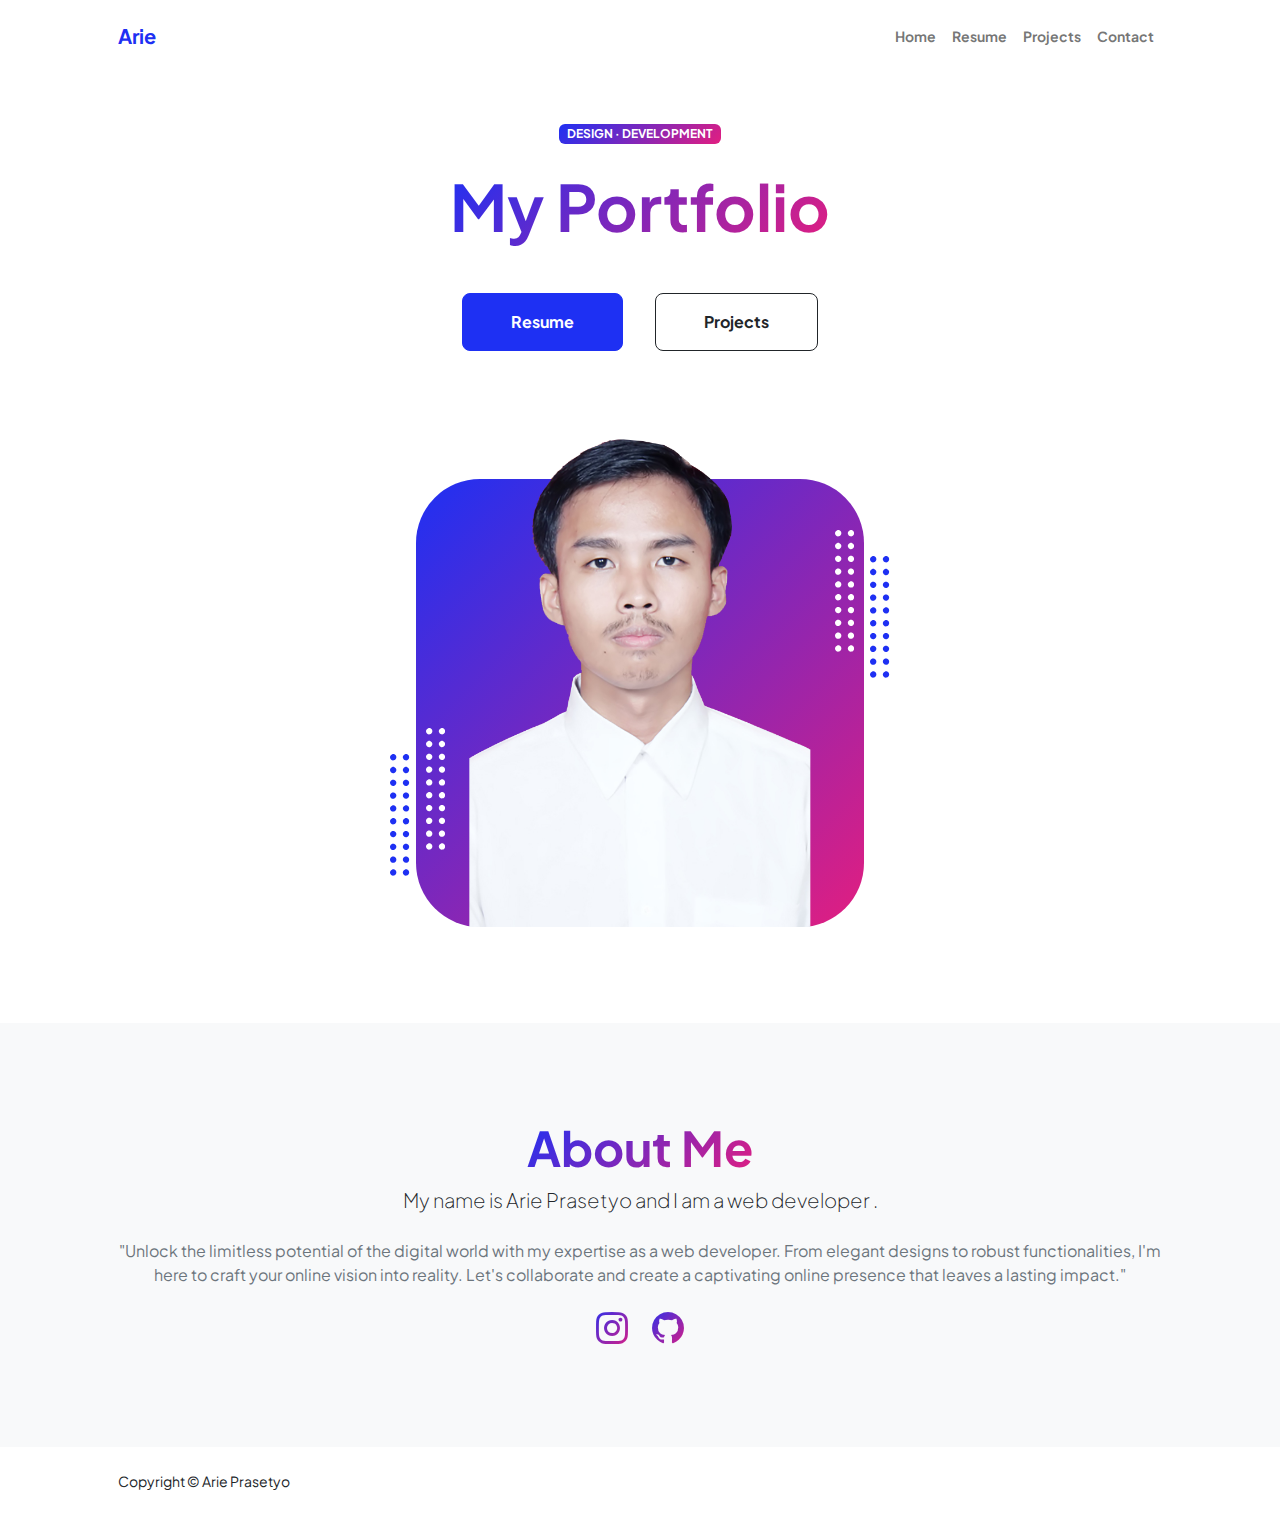
==== index.html @ 2f7911a3 "inisialisasi awal" ====
<!DOCTYPE html>
<html lang="en">
  <head>
    <meta charset="utf-8" />
    <meta name="viewport" content="width=device-width, initial-scale=1, shrink-to-fit=no" />
    <meta name="description" content="" />
    <meta name="author" content="" />
    <title>Personal - Start Bootstrap Theme</title>
    <!-- Favicon-->
    <link rel="icon" type="image/x-icon" href="assets/favicon.ico" />
    <!-- Custom Google font-->
    <link rel="preconnect" href="https://fonts.googleapis.com" />
    <link rel="preconnect" href="https://fonts.gstatic.com" crossorigin />
    <link href="https://fonts.googleapis.com/css2?family=Plus+Jakarta+Sans:wght@100;200;300;400;500;600;700;800;900&amp;display=swap" rel="stylesheet" />
    <!-- Bootstrap icons-->
    <link href="https://cdn.jsdelivr.net/npm/bootstrap-icons@1.8.1/font/bootstrap-icons.css" rel="stylesheet" />
    <!-- Core theme CSS (includes Bootstrap)-->
    <link href="css/styles.css" rel="stylesheet" />
  </head>
  <body class="d-flex flex-column h-100">
    <main class="flex-shrink-0">
      <!-- Navigation-->
      <nav class="navbar navbar-expand-lg navbar-light bg-white py-3">
        <div class="container px-5">
          <a class="navbar-brand" href="index.html"><span class="fw-bolder text-primary">Arie </span></a>
          <button class="navbar-toggler" type="button" data-bs-toggle="collapse" data-bs-target="#navbarSupportedContent" aria-controls="navbarSupportedContent" aria-expanded="false" aria-label="Toggle navigation">
            <span class="navbar-toggler-icon"></span>
          </button>
          <div class="collapse navbar-collapse" id="navbarSupportedContent">
            <ul class="navbar-nav ms-auto mb-2 mb-lg-0 small fw-bolder">
              <li class="nav-item"><a class="nav-link" href="index.html">Home</a></li>
              <li class="nav-item"><a class="nav-link" href="resume.html">Resume</a></li>
              <li class="nav-item"><a class="nav-link" href="projects.html">Projects</a></li>
              <li class="nav-item"><a class="nav-link" href="contact.html">Contact</a></li>
            </ul>
          </div>
        </div>
      </nav>
      <!-- Header-->
      <header class="py-5">
        <div class="container px-5 pb-5">
          <div class="row gx-5 align-items-center">
            <div class="col-xxl-5">
              <!-- Header text content-->
              <div class="text-center text-xxl-start">
                <div class="badge bg-gradient-primary-to-secondary text-white mb-4"><div class="text-uppercase">Design &middot; Development</div></div>
                <h1 class="display-3 fw-bolder mb-5"><span class="text-gradient d-inline">My Portfolio</span></h1>
                <div class="d-grid gap-3 d-sm-flex justify-content-sm-center justify-content-xxl-start mb-3">
                  <a class="btn btn-primary btn-lg px-5 py-3 me-sm-3 fs-6 fw-bolder" href="resume.html">Resume</a>
                  <a class="btn btn-outline-dark btn-lg px-5 py-3 fs-6 fw-bolder" href="projects.html">Projects</a>
                </div>
              </div>
            </div>
            <div class="col-xxl-7">
              <!-- Header profile picture-->
              <div class="d-flex justify-content-center mt-5 mt-xxl-0">
                <div class="profile bg-gradient-primary-to-secondary">
                  <!-- TIP: For best results, use a photo with a transparent background like the demo example below-->
                  <!-- Watch a tutorial on how to do this on YouTube (link)-->
                  <img class="profile-img" src="assets/profile.png" alt="..." />
                  <div class="dots-1">
                    <!-- SVG Dots-->
                    <svg version="1.1" xmlns="http://www.w3.org/2000/svg" xmlns:xlink="http://www.w3.org/1999/xlink" x="0px" y="0px" viewBox="0 0 191.6 1215.4" style="enable-background: new 0 0 191.6 1215.4" xml:space="preserve">
                      <g transform="translate(0.000000,1280.000000) scale(0.100000,-0.100000)">
                        <path d="M227.7,12788.6c-105-35-200-141-222-248c-43-206,163-412,369-369c155,32,275,190,260,339c-11,105-90,213-190,262        C383.7,12801.6,289.7,12808.6,227.7,12788.6z"></path>
                        <path d="M1507.7,12788.6c-151-50-253-216-222-362c25-119,136-230,254-255c194-41,395,142,375,339c-11,105-90,213-190,262        C1663.7,12801.6,1569.7,12808.6,1507.7,12788.6z"></path>
                        <path d="M227.7,11508.6c-105-35-200-141-222-248c-43-206,163-412,369-369c155,32,275,190,260,339c-11,105-90,213-190,262        C383.7,11521.6,289.7,11528.6,227.7,11508.6z"></path>
                        <path d="M1507.7,11508.6c-151-50-253-216-222-362c25-119,136-230,254-255c194-41,395,142,375,339c-11,105-90,213-190,262        C1663.7,11521.6,1569.7,11528.6,1507.7,11508.6z"></path>
                        <path d="M227.7,10228.6c-105-35-200-141-222-248c-43-206,163-412,369-369c155,32,275,190,260,339c-11,105-90,213-190,262        C383.7,10241.6,289.7,10248.6,227.7,10228.6z"></path>
                        <path d="M1507.7,10228.6c-105-35-200-141-222-248c-43-206,163-412,369-369c155,32,275,190,260,339c-11,105-90,213-190,262        C1663.7,10241.6,1569.7,10248.6,1507.7,10228.6z"></path>
                        <path d="M227.7,8948.6c-105-35-200-141-222-248c-43-206,163-412,369-369c155,32,275,190,260,339c-11,105-90,213-190,262        C383.7,8961.6,289.7,8968.6,227.7,8948.6z"></path>
                        <path d="M1507.7,8948.6c-105-35-200-141-222-248c-43-206,163-412,369-369c155,32,275,190,260,339c-11,105-90,213-190,262        C1663.7,8961.6,1569.7,8968.6,1507.7,8948.6z"></path>
                        <path d="M227.7,7668.6c-105-35-200-141-222-248c-43-206,163-412,369-369c155,32,275,190,260,339c-11,105-90,213-190,262        C383.7,7681.6,289.7,7688.6,227.7,7668.6z"></path>
                        <path d="M1507.7,7668.6c-105-35-200-141-222-248c-43-206,163-412,369-369c155,32,275,190,260,339c-11,105-90,213-190,262        C1663.7,7681.6,1569.7,7688.6,1507.7,7668.6z"></path>
                        <path d="M227.7,6388.6c-105-35-200-141-222-248c-43-206,163-412,369-369c155,32,275,190,260,339c-11,105-90,213-190,262        C383.7,6401.6,289.7,6408.6,227.7,6388.6z"></path>
                        <path d="M1507.7,6388.6c-105-35-200-141-222-248c-43-206,163-412,369-369c155,32,275,190,260,339c-11,105-90,213-190,262        C1663.7,6401.6,1569.7,6408.6,1507.7,6388.6z"></path>
                        <path d="M227.7,5108.6c-105-35-200-141-222-248c-43-206,163-412,369-369c155,32,275,190,260,339c-11,105-90,213-190,262        C383.7,5121.6,289.7,5128.6,227.7,5108.6z"></path>
                        <path d="M1507.7,5108.6c-105-35-200-141-222-248c-43-206,163-412,369-369c155,32,275,190,260,339c-11,105-90,213-190,262        C1663.7,5121.6,1569.7,5128.6,1507.7,5108.6z"></path>
                        <path d="M227.7,3828.6c-105-35-200-141-222-248c-43-206,163-412,369-369c155,32,275,190,260,339c-11,105-90,213-190,262        C383.7,3841.6,289.7,3848.6,227.7,3828.6z"></path>
                        <path d="M1507.7,3828.6c-105-35-200-141-222-248c-43-206,163-412,369-369c155,32,275,190,260,339c-11,105-90,213-190,262        C1663.7,3841.6,1569.7,3848.6,1507.7,3828.6z"></path>
                        <path d="M227.7,2548.6c-105-35-200-141-222-248c-43-206,163-412,369-369c155,32,275,190,260,339c-11,105-90,213-190,262        C383.7,2561.6,289.7,2568.6,227.7,2548.6z"></path>
                        <path d="M1507.7,2548.6c-105-35-200-141-222-248c-43-206,163-412,369-369c155,32,275,190,260,339c-11,105-90,213-190,262        C1663.7,2561.6,1569.7,2568.6,1507.7,2548.6z"></path>
                        <path d="M227.7,1268.6c-105-35-200-141-222-248c-43-206,163-412,369-369c155,32,275,190,260,339c-11,105-90,213-190,262        C383.7,1281.6,289.7,1288.6,227.7,1268.6z"></path>
                        <path d="M1507.7,1268.6c-105-35-200-141-222-248c-43-206,163-412,369-369c155,32,275,190,260,339c-11,105-90,213-190,262        C1663.7,1281.6,1569.7,1288.6,1507.7,1268.6z"></path>
                      </g>
                    </svg>
                    <!-- END of SVG dots-->
                  </div>
                  <div class="dots-2">
                    <!-- SVG Dots-->
                    <svg version="1.1" xmlns="http://www.w3.org/2000/svg" xmlns:xlink="http://www.w3.org/1999/xlink" x="0px" y="0px" viewBox="0 0 191.6 1215.4" style="enable-background: new 0 0 191.6 1215.4" xml:space="preserve">
                      <g transform="translate(0.000000,1280.000000) scale(0.100000,-0.100000)">
                        <path d="M227.7,12788.6c-105-35-200-141-222-248c-43-206,163-412,369-369c155,32,275,190,260,339c-11,105-90,213-190,262        C383.7,12801.6,289.7,12808.6,227.7,12788.6z"></path>
                        <path d="M1507.7,12788.6c-151-50-253-216-222-362c25-119,136-230,254-255c194-41,395,142,375,339c-11,105-90,213-190,262        C1663.7,12801.6,1569.7,12808.6,1507.7,12788.6z"></path>
                        <path d="M227.7,11508.6c-105-35-200-141-222-248c-43-206,163-412,369-369c155,32,275,190,260,339c-11,105-90,213-190,262        C383.7,11521.6,289.7,11528.6,227.7,11508.6z"></path>
                        <path d="M1507.7,11508.6c-151-50-253-216-222-362c25-119,136-230,254-255c194-41,395,142,375,339c-11,105-90,213-190,262        C1663.7,11521.6,1569.7,11528.6,1507.7,11508.6z"></path>
                        <path d="M227.7,10228.6c-105-35-200-141-222-248c-43-206,163-412,369-369c155,32,275,190,260,339c-11,105-90,213-190,262        C383.7,10241.6,289.7,10248.6,227.7,10228.6z"></path>
                        <path d="M1507.7,10228.6c-105-35-200-141-222-248c-43-206,163-412,369-369c155,32,275,190,260,339c-11,105-90,213-190,262        C1663.7,10241.6,1569.7,10248.6,1507.7,10228.6z"></path>
                        <path d="M227.7,8948.6c-105-35-200-141-222-248c-43-206,163-412,369-369c155,32,275,190,260,339c-11,105-90,213-190,262        C383.7,8961.6,289.7,8968.6,227.7,8948.6z"></path>
                        <path d="M1507.7,8948.6c-105-35-200-141-222-248c-43-206,163-412,369-369c155,32,275,190,260,339c-11,105-90,213-190,262        C1663.7,8961.6,1569.7,8968.6,1507.7,8948.6z"></path>
                        <path d="M227.7,7668.6c-105-35-200-141-222-248c-43-206,163-412,369-369c155,32,275,190,260,339c-11,105-90,213-190,262        C383.7,7681.6,289.7,7688.6,227.7,7668.6z"></path>
                        <path d="M1507.7,7668.6c-105-35-200-141-222-248c-43-206,163-412,369-369c155,32,275,190,260,339c-11,105-90,213-190,262        C1663.7,7681.6,1569.7,7688.6,1507.7,7668.6z"></path>
                        <path d="M227.7,6388.6c-105-35-200-141-222-248c-43-206,163-412,369-369c155,32,275,190,260,339c-11,105-90,213-190,262        C383.7,6401.6,289.7,6408.6,227.7,6388.6z"></path>
                        <path d="M1507.7,6388.6c-105-35-200-141-222-248c-43-206,163-412,369-369c155,32,275,190,260,339c-11,105-90,213-190,262        C1663.7,6401.6,1569.7,6408.6,1507.7,6388.6z"></path>
                        <path d="M227.7,5108.6c-105-35-200-141-222-248c-43-206,163-412,369-369c155,32,275,190,260,339c-11,105-90,213-190,262        C383.7,5121.6,289.7,5128.6,227.7,5108.6z"></path>
                        <path d="M1507.7,5108.6c-105-35-200-141-222-248c-43-206,163-412,369-369c155,32,275,190,260,339c-11,105-90,213-190,262        C1663.7,5121.6,1569.7,5128.6,1507.7,5108.6z"></path>
                        <path d="M227.7,3828.6c-105-35-200-141-222-248c-43-206,163-412,369-369c155,32,275,190,260,339c-11,105-90,213-190,262        C383.7,3841.6,289.7,3848.6,227.7,3828.6z"></path>
                        <path d="M1507.7,3828.6c-105-35-200-141-222-248c-43-206,163-412,369-369c155,32,275,190,260,339c-11,105-90,213-190,262        C1663.7,3841.6,1569.7,3848.6,1507.7,3828.6z"></path>
                        <path d="M227.7,2548.6c-105-35-200-141-222-248c-43-206,163-412,369-369c155,32,275,190,260,339c-11,105-90,213-190,262        C383.7,2561.6,289.7,2568.6,227.7,2548.6z"></path>
                        <path d="M1507.7,2548.6c-105-35-200-141-222-248c-43-206,163-412,369-369c155,32,275,190,260,339c-11,105-90,213-190,262        C1663.7,2561.6,1569.7,2568.6,1507.7,2548.6z"></path>
                        <path d="M227.7,1268.6c-105-35-200-141-222-248c-43-206,163-412,369-369c155,32,275,190,260,339c-11,105-90,213-190,262        C383.7,1281.6,289.7,1288.6,227.7,1268.6z"></path>
                        <path d="M1507.7,1268.6c-105-35-200-141-222-248c-43-206,163-412,369-369c155,32,275,190,260,339c-11,105-90,213-190,262        C1663.7,1281.6,1569.7,1288.6,1507.7,1268.6z"></path>
                      </g>
                    </svg>
                    <!-- END of SVG dots-->
                  </div>
                  <div class="dots-3">
                    <!-- SVG Dots-->
                    <svg version="1.1" xmlns="http://www.w3.org/2000/svg" xmlns:xlink="http://www.w3.org/1999/xlink" x="0px" y="0px" viewBox="0 0 191.6 1215.4" style="enable-background: new 0 0 191.6 1215.4" xml:space="preserve">
                      <g transform="translate(0.000000,1280.000000) scale(0.100000,-0.100000)">
                        <path d="M227.7,12788.6c-105-35-200-141-222-248c-43-206,163-412,369-369c155,32,275,190,260,339c-11,105-90,213-190,262        C383.7,12801.6,289.7,12808.6,227.7,12788.6z"></path>
                        <path d="M1507.7,12788.6c-151-50-253-216-222-362c25-119,136-230,254-255c194-41,395,142,375,339c-11,105-90,213-190,262        C1663.7,12801.6,1569.7,12808.6,1507.7,12788.6z"></path>
                        <path d="M227.7,11508.6c-105-35-200-141-222-248c-43-206,163-412,369-369c155,32,275,190,260,339c-11,105-90,213-190,262        C383.7,11521.6,289.7,11528.6,227.7,11508.6z"></path>
                        <path d="M1507.7,11508.6c-151-50-253-216-222-362c25-119,136-230,254-255c194-41,395,142,375,339c-11,105-90,213-190,262        C1663.7,11521.6,1569.7,11528.6,1507.7,11508.6z"></path>
                        <path d="M227.7,10228.6c-105-35-200-141-222-248c-43-206,163-412,369-369c155,32,275,190,260,339c-11,105-90,213-190,262        C383.7,10241.6,289.7,10248.6,227.7,10228.6z"></path>
                        <path d="M1507.7,10228.6c-105-35-200-141-222-248c-43-206,163-412,369-369c155,32,275,190,260,339c-11,105-90,213-190,262        C1663.7,10241.6,1569.7,10248.6,1507.7,10228.6z"></path>
                        <path d="M227.7,8948.6c-105-35-200-141-222-248c-43-206,163-412,369-369c155,32,275,190,260,339c-11,105-90,213-190,262        C383.7,8961.6,289.7,8968.6,227.7,8948.6z"></path>
                        <path d="M1507.7,8948.6c-105-35-200-141-222-248c-43-206,163-412,369-369c155,32,275,190,260,339c-11,105-90,213-190,262        C1663.7,8961.6,1569.7,8968.6,1507.7,8948.6z"></path>
                        <path d="M227.7,7668.6c-105-35-200-141-222-248c-43-206,163-412,369-369c155,32,275,190,260,339c-11,105-90,213-190,262        C383.7,7681.6,289.7,7688.6,227.7,7668.6z"></path>
                        <path d="M1507.7,7668.6c-105-35-200-141-222-248c-43-206,163-412,369-369c155,32,275,190,260,339c-11,105-90,213-190,262        C1663.7,7681.6,1569.7,7688.6,1507.7,7668.6z"></path>
                        <path d="M227.7,6388.6c-105-35-200-141-222-248c-43-206,163-412,369-369c155,32,275,190,260,339c-11,105-90,213-190,262        C383.7,6401.6,289.7,6408.6,227.7,6388.6z"></path>
                        <path d="M1507.7,6388.6c-105-35-200-141-222-248c-43-206,163-412,369-369c155,32,275,190,260,339c-11,105-90,213-190,262        C1663.7,6401.6,1569.7,6408.6,1507.7,6388.6z"></path>
                        <path d="M227.7,5108.6c-105-35-200-141-222-248c-43-206,163-412,369-369c155,32,275,190,260,339c-11,105-90,213-190,262        C383.7,5121.6,289.7,5128.6,227.7,5108.6z"></path>
                        <path d="M1507.7,5108.6c-105-35-200-141-222-248c-43-206,163-412,369-369c155,32,275,190,260,339c-11,105-90,213-190,262        C1663.7,5121.6,1569.7,5128.6,1507.7,5108.6z"></path>
                        <path d="M227.7,3828.6c-105-35-200-141-222-248c-43-206,163-412,369-369c155,32,275,190,260,339c-11,105-90,213-190,262        C383.7,3841.6,289.7,3848.6,227.7,3828.6z"></path>
                        <path d="M1507.7,3828.6c-105-35-200-141-222-248c-43-206,163-412,369-369c155,32,275,190,260,339c-11,105-90,213-190,262        C1663.7,3841.6,1569.7,3848.6,1507.7,3828.6z"></path>
                        <path d="M227.7,2548.6c-105-35-200-141-222-248c-43-206,163-412,369-369c155,32,275,190,260,339c-11,105-90,213-190,262        C383.7,2561.6,289.7,2568.6,227.7,2548.6z"></path>
                        <path d="M1507.7,2548.6c-105-35-200-141-222-248c-43-206,163-412,369-369c155,32,275,190,260,339c-11,105-90,213-190,262        C1663.7,2561.6,1569.7,2568.6,1507.7,2548.6z"></path>
                        <path d="M227.7,1268.6c-105-35-200-141-222-248c-43-206,163-412,369-369c155,32,275,190,260,339c-11,105-90,213-190,262        C383.7,1281.6,289.7,1288.6,227.7,1268.6z"></path>
                        <path d="M1507.7,1268.6c-105-35-200-141-222-248c-43-206,163-412,369-369c155,32,275,190,260,339c-11,105-90,213-190,262        C1663.7,1281.6,1569.7,1288.6,1507.7,1268.6z"></path>
                      </g>
                    </svg>
                    <!-- END of SVG dots-->
                  </div>
                  <div class="dots-4">
                    <!-- SVG Dots-->
                    <svg version="1.1" xmlns="http://www.w3.org/2000/svg" xmlns:xlink="http://www.w3.org/1999/xlink" x="0px" y="0px" viewBox="0 0 191.6 1215.4" style="enable-background: new 0 0 191.6 1215.4" xml:space="preserve">
                      <g transform="translate(0.000000,1280.000000) scale(0.100000,-0.100000)">
                        <path d="M227.7,12788.6c-105-35-200-141-222-248c-43-206,163-412,369-369c155,32,275,190,260,339c-11,105-90,213-190,262        C383.7,12801.6,289.7,12808.6,227.7,12788.6z"></path>
                        <path d="M1507.7,12788.6c-151-50-253-216-222-362c25-119,136-230,254-255c194-41,395,142,375,339c-11,105-90,213-190,262        C1663.7,12801.6,1569.7,12808.6,1507.7,12788.6z"></path>
                        <path d="M227.7,11508.6c-105-35-200-141-222-248c-43-206,163-412,369-369c155,32,275,190,260,339c-11,105-90,213-190,262        C383.7,11521.6,289.7,11528.6,227.7,11508.6z"></path>
                        <path d="M1507.7,11508.6c-151-50-253-216-222-362c25-119,136-230,254-255c194-41,395,142,375,339c-11,105-90,213-190,262        C1663.7,11521.6,1569.7,11528.6,1507.7,11508.6z"></path>
                        <path d="M227.7,10228.6c-105-35-200-141-222-248c-43-206,163-412,369-369c155,32,275,190,260,339c-11,105-90,213-190,262        C383.7,10241.6,289.7,10248.6,227.7,10228.6z"></path>
                        <path d="M1507.7,10228.6c-105-35-200-141-222-248c-43-206,163-412,369-369c155,32,275,190,260,339c-11,105-90,213-190,262        C1663.7,10241.6,1569.7,10248.6,1507.7,10228.6z"></path>
                        <path d="M227.7,8948.6c-105-35-200-141-222-248c-43-206,163-412,369-369c155,32,275,190,260,339c-11,105-90,213-190,262        C383.7,8961.6,289.7,8968.6,227.7,8948.6z"></path>
                        <path d="M1507.7,8948.6c-105-35-200-141-222-248c-43-206,163-412,369-369c155,32,275,190,260,339c-11,105-90,213-190,262        C1663.7,8961.6,1569.7,8968.6,1507.7,8948.6z"></path>
                        <path d="M227.7,7668.6c-105-35-200-141-222-248c-43-206,163-412,369-369c155,32,275,190,260,339c-11,105-90,213-190,262        C383.7,7681.6,289.7,7688.6,227.7,7668.6z"></path>
                        <path d="M1507.7,7668.6c-105-35-200-141-222-248c-43-206,163-412,369-369c155,32,275,190,260,339c-11,105-90,213-190,262        C1663.7,7681.6,1569.7,7688.6,1507.7,7668.6z"></path>
                        <path d="M227.7,6388.6c-105-35-200-141-222-248c-43-206,163-412,369-369c155,32,275,190,260,339c-11,105-90,213-190,262        C383.7,6401.6,289.7,6408.6,227.7,6388.6z"></path>
                        <path d="M1507.7,6388.6c-105-35-200-141-222-248c-43-206,163-412,369-369c155,32,275,190,260,339c-11,105-90,213-190,262        C1663.7,6401.6,1569.7,6408.6,1507.7,6388.6z"></path>
                        <path d="M227.7,5108.6c-105-35-200-141-222-248c-43-206,163-412,369-369c155,32,275,190,260,339c-11,105-90,213-190,262        C383.7,5121.6,289.7,5128.6,227.7,5108.6z"></path>
                        <path d="M1507.7,5108.6c-105-35-200-141-222-248c-43-206,163-412,369-369c155,32,275,190,260,339c-11,105-90,213-190,262        C1663.7,5121.6,1569.7,5128.6,1507.7,5108.6z"></path>
                        <path d="M227.7,3828.6c-105-35-200-141-222-248c-43-206,163-412,369-369c155,32,275,190,260,339c-11,105-90,213-190,262        C383.7,3841.6,289.7,3848.6,227.7,3828.6z"></path>
                        <path d="M1507.7,3828.6c-105-35-200-141-222-248c-43-206,163-412,369-369c155,32,275,190,260,339c-11,105-90,213-190,262        C1663.7,3841.6,1569.7,3848.6,1507.7,3828.6z"></path>
                        <path d="M227.7,2548.6c-105-35-200-141-222-248c-43-206,163-412,369-369c155,32,275,190,260,339c-11,105-90,213-190,262        C383.7,2561.6,289.7,2568.6,227.7,2548.6z"></path>
                        <path d="M1507.7,2548.6c-105-35-200-141-222-248c-43-206,163-412,369-369c155,32,275,190,260,339c-11,105-90,213-190,262        C1663.7,2561.6,1569.7,2568.6,1507.7,2548.6z"></path>
                        <path d="M227.7,1268.6c-105-35-200-141-222-248c-43-206,163-412,369-369c155,32,275,190,260,339c-11,105-90,213-190,262        C383.7,1281.6,289.7,1288.6,227.7,1268.6z"></path>
                        <path d="M1507.7,1268.6c-105-35-200-141-222-248c-43-206,163-412,369-369c155,32,275,190,260,339c-11,105-90,213-190,262        C1663.7,1281.6,1569.7,1288.6,1507.7,1268.6z"></path>
                      </g>
                    </svg>
                    <!-- END of SVG dots-->
                  </div>
                </div>
              </div>
            </div>
          </div>
        </div>
      </header>
      <!-- About Section-->
      <section class="bg-light py-5">
        <div class="container px-5">
          <div class="row gx-5 justify-content-center">
            <div class="col-xxl-8">
              <div class="text-center my-5">
                <h2 class="display-5 fw-bolder"><span class="text-gradient d-inline">About Me</span></h2>
                <p class="lead fw-light mb-4">My name is Arie Prasetyo and I am a web developer .</p>
                <p class="text-muted">
                  "Unlock the limitless potential of the digital world with my expertise as a web developer. From elegant designs to robust functionalities, I'm here to craft your online vision into reality. Let's collaborate and create a
                  captivating online presence that leaves a lasting impact."
                </p>
                <div class="d-flex justify-content-center fs-2 gap-4">
                  <a class="text-gradient" href="https://www.instagram.com/ariiprs"><i class="bi bi-instagram" target="_blank"></i></a>
                  <a class="text-gradient" href="https://github.com/ariiprs" target="_blank"><i class="bi bi-github"></i></a>
                </div>
              </div>
            </div>
          </div>
        </div>
      </section>
    </main>
    <!-- Footer-->
    <footer class="bg-white py-4 mt-auto">
      <div class="container px-5">
        <div class="row align-items-center justify-content-between flex-column flex-sm-row">
          <div class="col-auto"><div class="small m-0">Copyright &copy; Arie Prasetyo </div></div>
        </div>
      </div>
    </footer>
    <!-- Bootstrap core JS-->
    <script src="https://cdn.jsdelivr.net/npm/bootstrap@5.2.3/dist/js/bootstrap.bundle.min.js"></script>
    <!-- Core theme JS-->
    <script src="js/scripts.js"></script>
  </body>
</html>
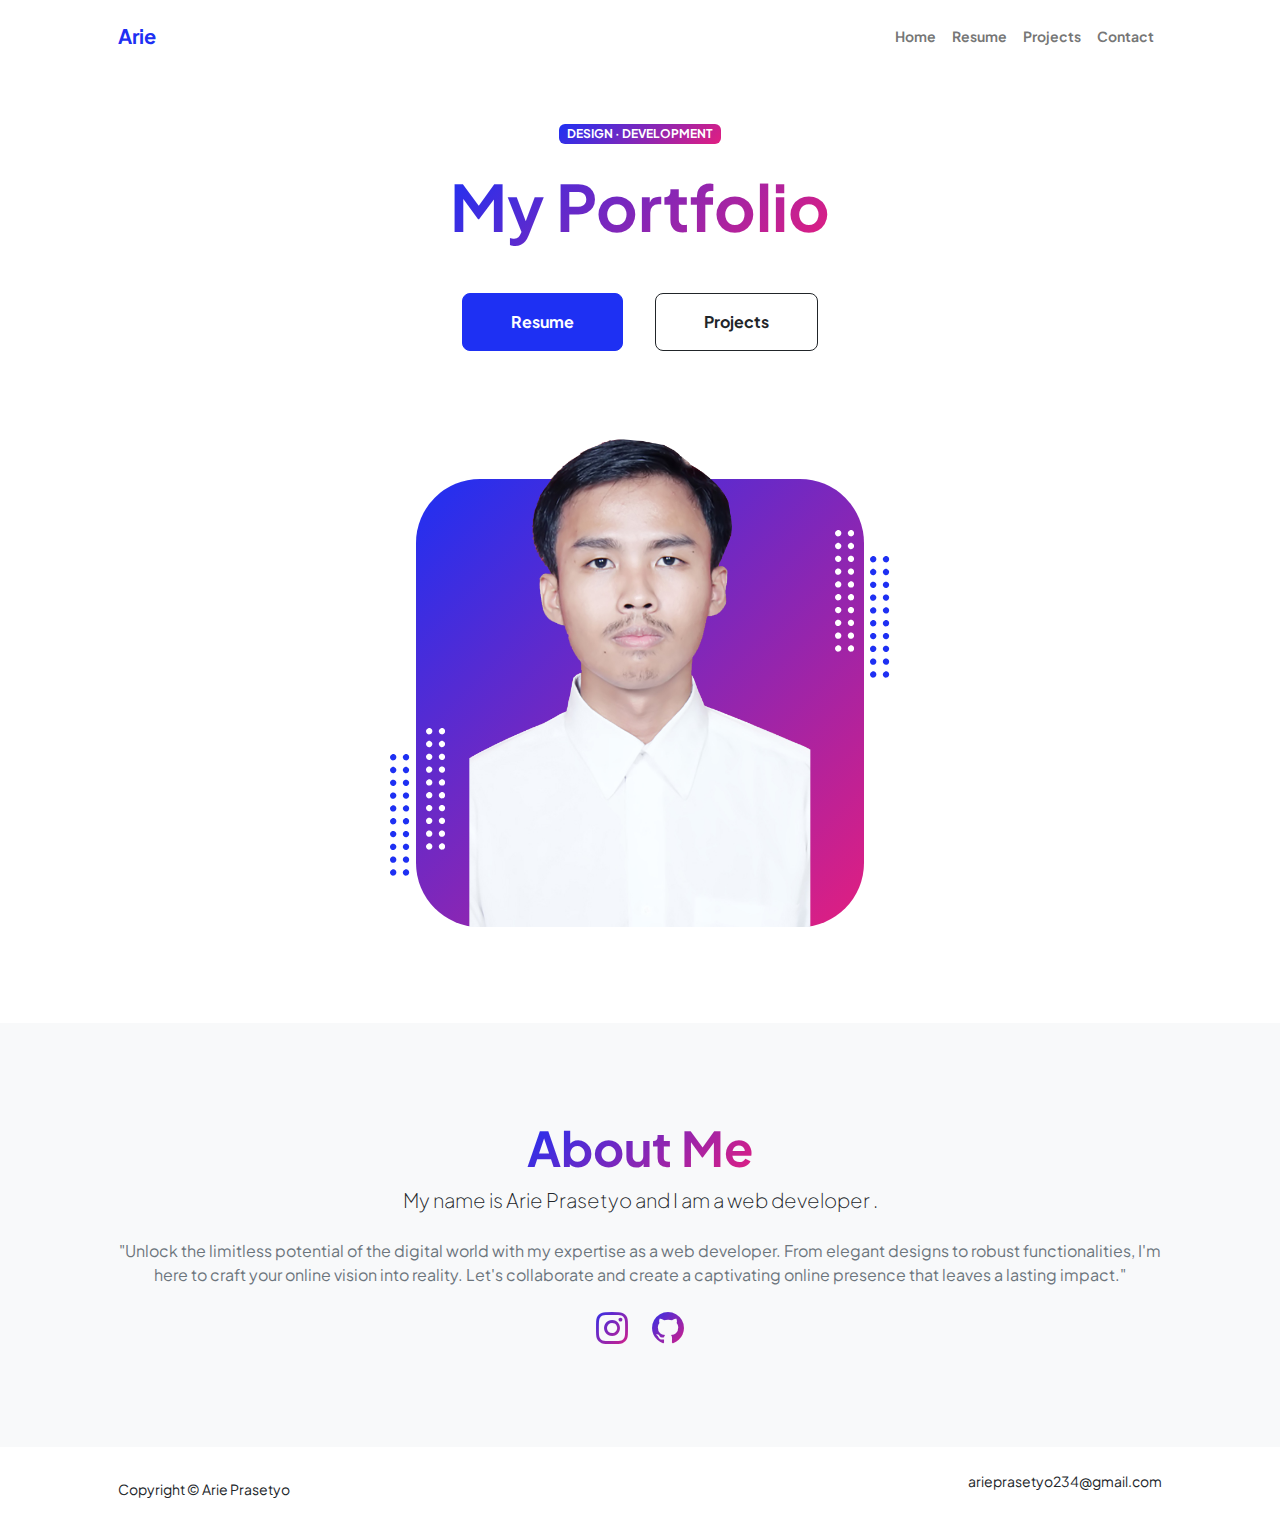
==== commit e8ad13eb: "memberi page tambahan" ====
--- a/index.html
+++ b/index.html
@@ -203,6 +203,11 @@
       <div class="container px-5">
         <div class="row align-items-center justify-content-between flex-column flex-sm-row">
           <div class="col-auto"><div class="small m-0">Copyright &copy; Arie Prasetyo </div></div>
+            <div class="col-auto">
+                        <div class="small m-0">
+                            <p>arieprasetyo234@gmail.com</p>
+                        </div>
+                    </div>
         </div>
       </div>
     </footer>
